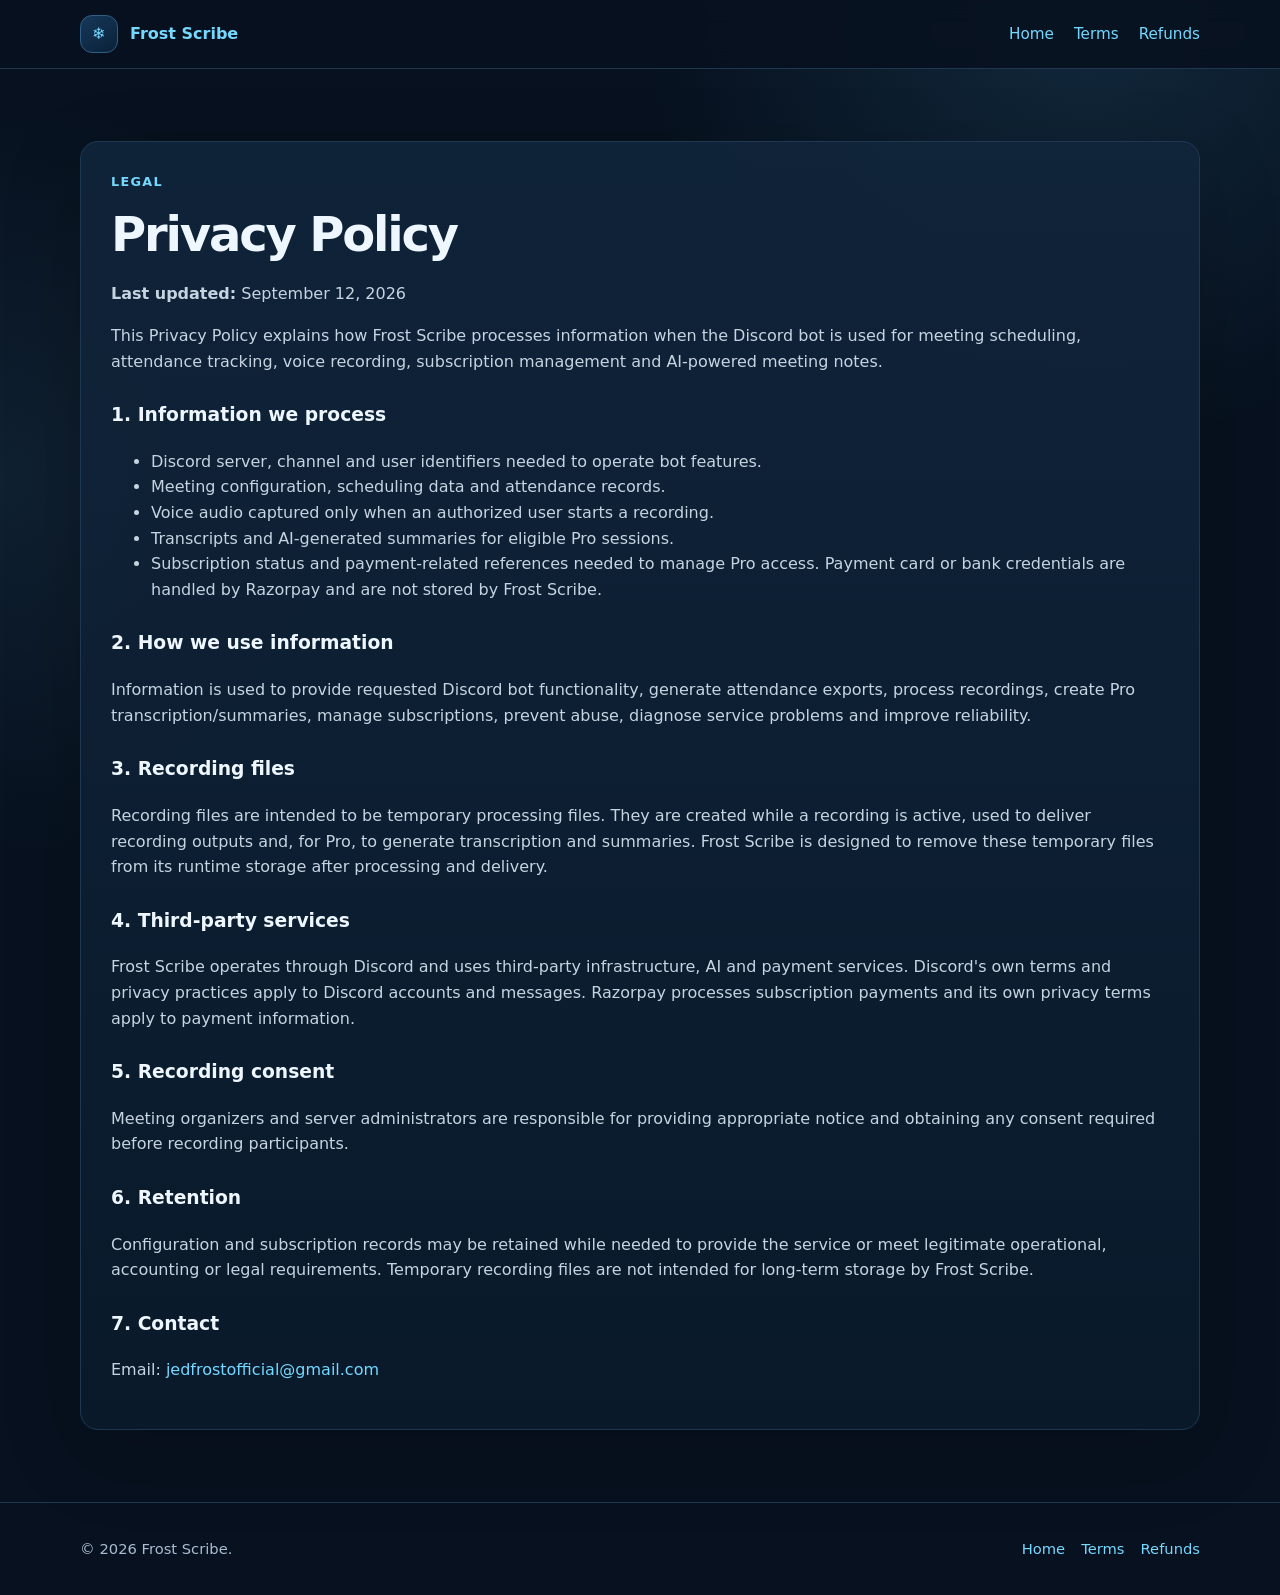
==== privacy.html @ 8b616e8e "Add files via upload" ====
<!doctype html><html lang="en"><head><meta charset="utf-8"><meta name="viewport" content="width=device-width,initial-scale=1"><link rel="stylesheet" href="style.css"><title>Privacy Policy — Frost Scribe</title><link rel="canonical" href="https://jedfrost.github.io/frost-scribe/privacy.html"></head><body><nav><div class="container nav-inner"><a class="brand" href="index.html"><span class="logo">❄️</span><span>Frost Scribe</span></a><div class="nav-links"><a href="index.html">Home</a><a href="terms.html">Terms</a><a href="refund.html">Refunds</a></div></div></nav><section><div class="container policy"><div class="kicker">Legal</div><h1 style="font-size:3rem">Privacy Policy</h1><p><strong>Last updated:</strong> September 12, 2026</p><p>This Privacy Policy explains how Frost Scribe processes information when the Discord bot is used for meeting scheduling, attendance tracking, voice recording, subscription management and AI-powered meeting notes.</p><h3>1. Information we process</h3><ul><li>Discord server, channel and user identifiers needed to operate bot features.</li><li>Meeting configuration, scheduling data and attendance records.</li><li>Voice audio captured only when an authorized user starts a recording.</li><li>Transcripts and AI-generated summaries for eligible Pro sessions.</li><li>Subscription status and payment-related references needed to manage Pro access. Payment card or bank credentials are handled by Razorpay and are not stored by Frost Scribe.</li></ul><h3>2. How we use information</h3><p>Information is used to provide requested Discord bot functionality, generate attendance exports, process recordings, create Pro transcription/summaries, manage subscriptions, prevent abuse, diagnose service problems and improve reliability.</p><h3>3. Recording files</h3><p>Recording files are intended to be temporary processing files. They are created while a recording is active, used to deliver recording outputs and, for Pro, to generate transcription and summaries. Frost Scribe is designed to remove these temporary files from its runtime storage after processing and delivery.</p><h3>4. Third-party services</h3><p>Frost Scribe operates through Discord and uses third-party infrastructure, AI and payment services. Discord's own terms and privacy practices apply to Discord accounts and messages. Razorpay processes subscription payments and its own privacy terms apply to payment information.</p><h3>5. Recording consent</h3><p>Meeting organizers and server administrators are responsible for providing appropriate notice and obtaining any consent required before recording participants.</p><h3>6. Retention</h3><p>Configuration and subscription records may be retained while needed to provide the service or meet legitimate operational, accounting or legal requirements. Temporary recording files are not intended for long-term storage by Frost Scribe.</p><h3>7. Contact</h3><p>Email: <a href="mailto:jedfrostofficial@gmail.com">jedfrostofficial@gmail.com</a></p></div></section><footer><div class="container footer-grid"><div>© 2026 Frost Scribe.</div><div class="footer-links"><a href="index.html">Home</a><a href="terms.html">Terms</a><a href="refund.html">Refunds</a></div></div></footer></body></html>
---- style.css ----
:root{--bg:#07111f;--panel:#0d1b2d;--text:#eef7ff;--muted:#a9bdd1;--line:#1e3852;--ice:#74d8ff;--ice2:#c8f1ff;--success:#78d6a3}
*{box-sizing:border-box}html{scroll-behavior:smooth}body{margin:0;font-family:Inter,ui-sans-serif,system-ui,-apple-system,BlinkMacSystemFont,"Segoe UI",sans-serif;background:radial-gradient(circle at 85% 0%,rgba(79,184,232,.14),transparent 28rem),radial-gradient(circle at 0% 30%,rgba(116,216,255,.08),transparent 24rem),var(--bg);color:var(--text);line-height:1.6}
a{color:var(--ice);text-decoration:none}a:hover{text-decoration:underline}.container{width:min(1120px,92%);margin:auto}
nav{position:sticky;top:0;z-index:20;backdrop-filter:blur(12px);background:rgba(7,17,31,.86);border-bottom:1px solid var(--line)}
.nav-inner{display:flex;justify-content:space-between;align-items:center;min-height:68px;gap:24px}.brand{display:flex;align-items:center;gap:12px;font-weight:800}.logo{width:38px;height:38px;border-radius:12px;display:grid;place-items:center;background:linear-gradient(145deg,#16385a,#0a2138);border:1px solid #2f5f84}
.nav-links{display:flex;gap:20px;flex-wrap:wrap;font-size:.95rem}.hero{padding:96px 0 72px}.hero-grid{display:grid;grid-template-columns:1.15fr .85fr;gap:48px;align-items:center}
.badge{display:inline-flex;padding:7px 12px;border:1px solid #2a5679;border-radius:999px;color:var(--ice2);background:rgba(19,48,72,.55);font-size:.9rem}
h1{font-size:clamp(2.7rem,7vw,5.4rem);line-height:1.02;margin:18px 0 22px;letter-spacing:-.045em}h2{font-size:clamp(1.8rem,4vw,2.7rem);line-height:1.15;margin:0 0 16px}h3{margin-top:0}.lead{font-size:1.18rem;color:var(--muted);max-width:720px}
.cta-row{display:flex;gap:14px;flex-wrap:wrap;margin-top:28px}.btn{display:inline-block;padding:12px 18px;border-radius:12px;border:1px solid #35688d;font-weight:700}.btn.primary{background:linear-gradient(180deg,#72d8ff,#42a9da);color:#04111d;border:0}.btn.secondary{background:#0b1b2c;color:var(--text)}
.hero-card,.card,.price-card,.policy{background:linear-gradient(180deg,rgba(16,36,58,.94),rgba(10,26,43,.94));border:1px solid var(--line);border-radius:18px;box-shadow:0 24px 80px rgba(0,0,0,.18)}
.hero-card{padding:26px}.metric{display:flex;justify-content:space-between;padding:12px 0;border-bottom:1px solid var(--line)}.metric:last-child{border-bottom:0}
section{padding:72px 0}.section-intro{color:var(--muted);max-width:760px;margin-bottom:28px}.grid-3{display:grid;grid-template-columns:repeat(3,1fr);gap:18px}.card{padding:24px}.card p{color:var(--muted)}
.pricing{display:grid;grid-template-columns:1fr 1fr;gap:22px}.price-card{padding:28px}.price-card.pro{border-color:#3d7fa9}.price{font-size:2.4rem;font-weight:800;margin:8px 0}.price small{font-size:1rem;color:var(--muted);font-weight:500}
ul.clean{list-style:none;padding:0;margin:20px 0}ul.clean li{padding:7px 0;color:var(--muted)}ul.clean li:before{content:"✓";color:var(--success);font-weight:800;margin-right:9px}
.notice{padding:16px 18px;border-radius:14px;border:1px solid #315977;background:rgba(35,77,108,.22);color:var(--ice2)}.policy{padding:30px}.policy h3{margin-top:26px}.policy p,.policy li{color:#c6d4e2}
footer{border-top:1px solid var(--line);padding:34px 0;color:var(--muted);font-size:.92rem}.footer-grid{display:flex;justify-content:space-between;gap:24px;flex-wrap:wrap}.footer-links{display:flex;gap:16px;flex-wrap:wrap}.kicker{color:var(--ice);font-weight:700;text-transform:uppercase;letter-spacing:.1em;font-size:.8rem}
code{background:#0a1a2a;padding:2px 6px;border-radius:6px}@media(max-width:820px){.hero-grid,.pricing,.grid-3{grid-template-columns:1fr}.nav-links{display:none}.hero{padding-top:68px}}
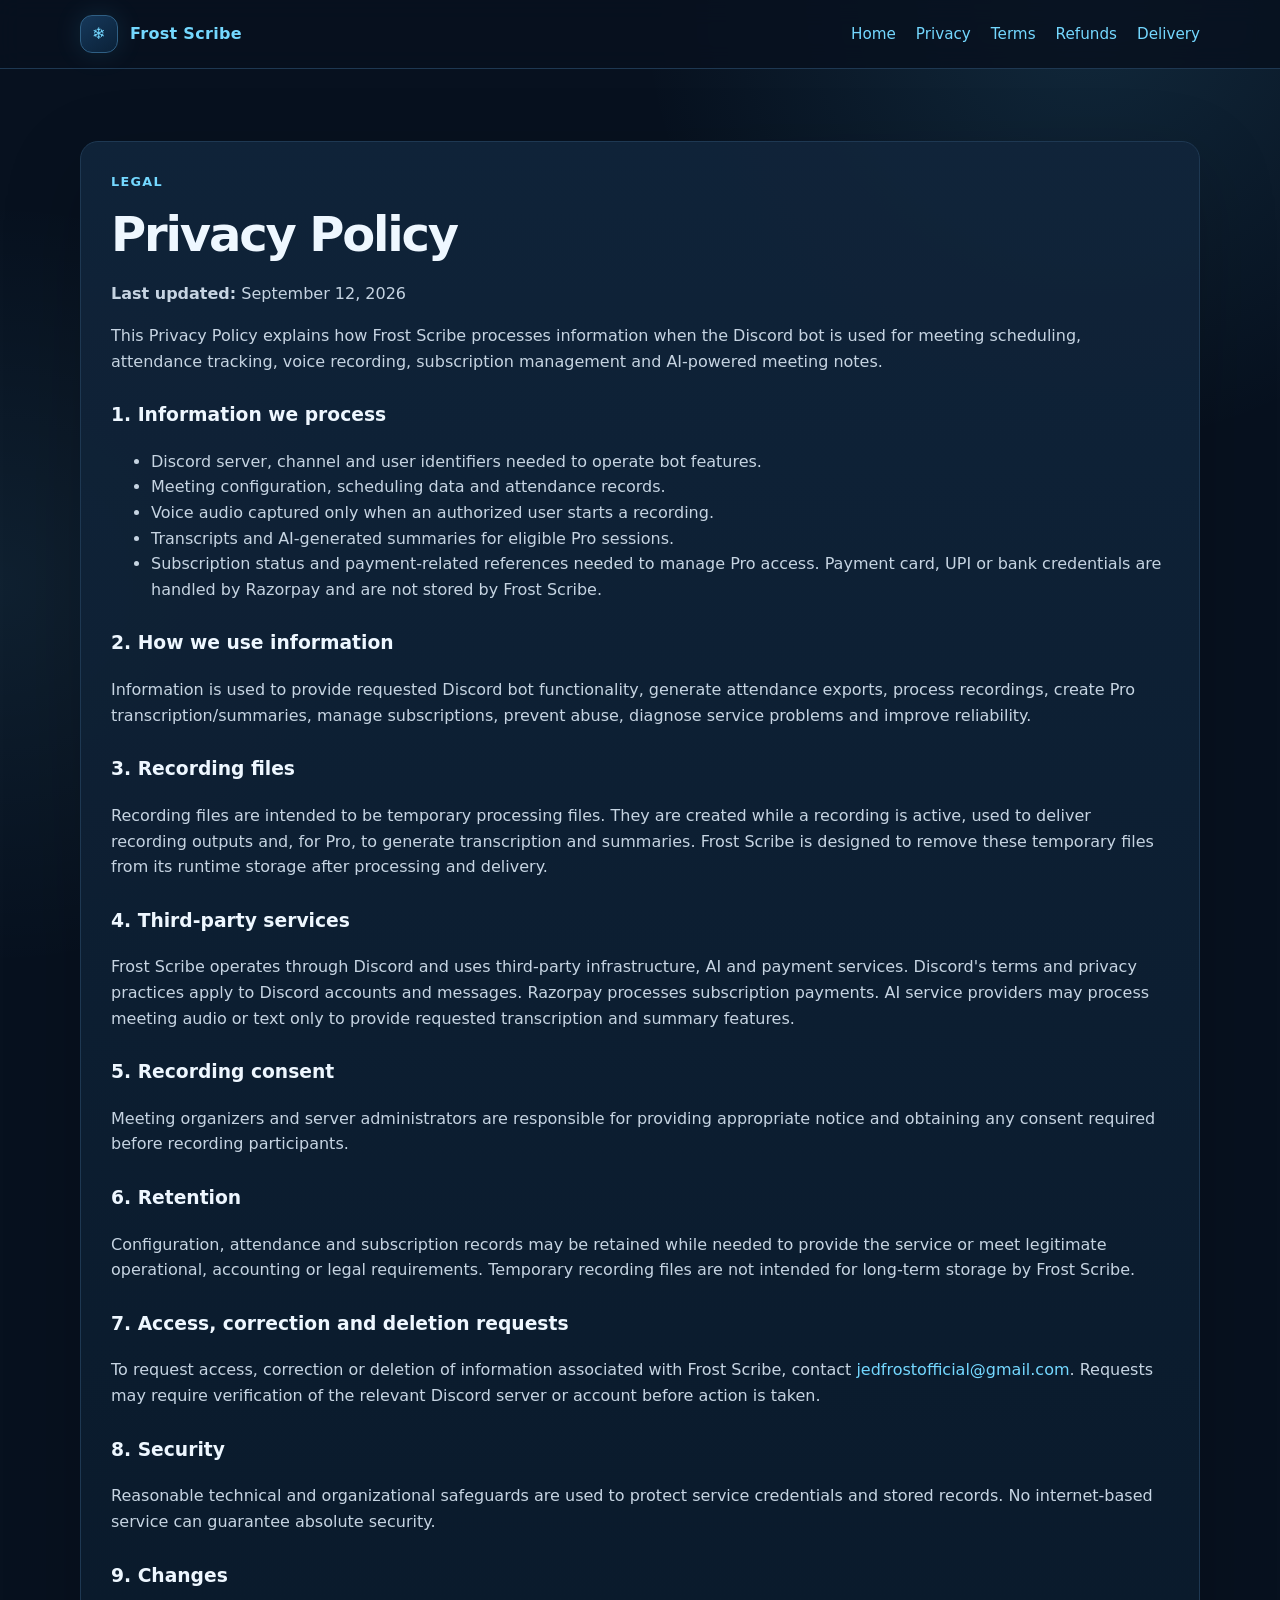
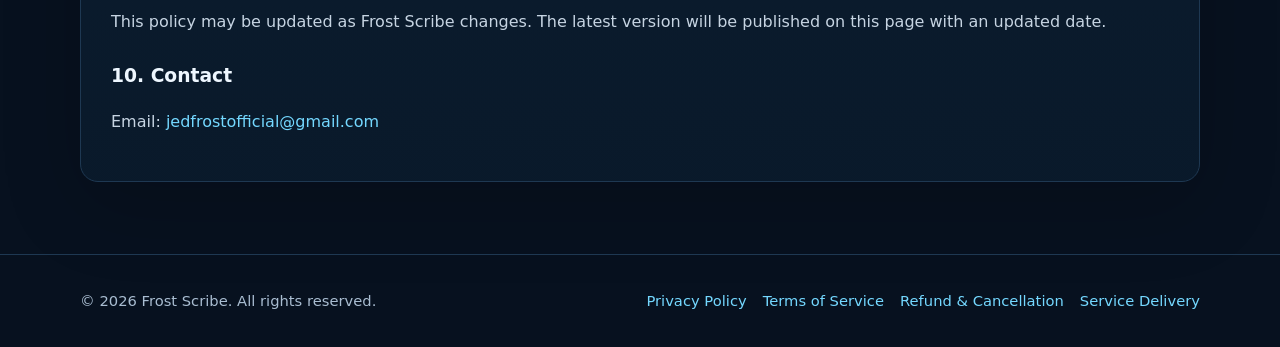
==== commit 17db032d: "Add files via upload" ====
--- a/privacy.html
+++ b/privacy.html
@@ -1 +1,22 @@
-<!doctype html><html lang="en"><head><meta charset="utf-8"><meta name="viewport" content="width=device-width,initial-scale=1"><link rel="stylesheet" href="style.css"><title>Privacy Policy — Frost Scribe</title><link rel="canonical" href="https://jedfrost.github.io/frost-scribe/privacy.html"></head><body><nav><div class="container nav-inner"><a class="brand" href="index.html"><span class="logo">❄️</span><span>Frost Scribe</span></a><div class="nav-links"><a href="index.html">Home</a><a href="terms.html">Terms</a><a href="refund.html">Refunds</a></div></div></nav><section><div class="container policy"><div class="kicker">Legal</div><h1 style="font-size:3rem">Privacy Policy</h1><p><strong>Last updated:</strong> September 12, 2026</p><p>This Privacy Policy explains how Frost Scribe processes information when the Discord bot is used for meeting scheduling, attendance tracking, voice recording, subscription management and AI-powered meeting notes.</p><h3>1. Information we process</h3><ul><li>Discord server, channel and user identifiers needed to operate bot features.</li><li>Meeting configuration, scheduling data and attendance records.</li><li>Voice audio captured only when an authorized user starts a recording.</li><li>Transcripts and AI-generated summaries for eligible Pro sessions.</li><li>Subscription status and payment-related references needed to manage Pro access. Payment card or bank credentials are handled by Razorpay and are not stored by Frost Scribe.</li></ul><h3>2. How we use information</h3><p>Information is used to provide requested Discord bot functionality, generate attendance exports, process recordings, create Pro transcription/summaries, manage subscriptions, prevent abuse, diagnose service problems and improve reliability.</p><h3>3. Recording files</h3><p>Recording files are intended to be temporary processing files. They are created while a recording is active, used to deliver recording outputs and, for Pro, to generate transcription and summaries. Frost Scribe is designed to remove these temporary files from its runtime storage after processing and delivery.</p><h3>4. Third-party services</h3><p>Frost Scribe operates through Discord and uses third-party infrastructure, AI and payment services. Discord's own terms and privacy practices apply to Discord accounts and messages. Razorpay processes subscription payments and its own privacy terms apply to payment information.</p><h3>5. Recording consent</h3><p>Meeting organizers and server administrators are responsible for providing appropriate notice and obtaining any consent required before recording participants.</p><h3>6. Retention</h3><p>Configuration and subscription records may be retained while needed to provide the service or meet legitimate operational, accounting or legal requirements. Temporary recording files are not intended for long-term storage by Frost Scribe.</p><h3>7. Contact</h3><p>Email: <a href="mailto:jedfrostofficial@gmail.com">jedfrostofficial@gmail.com</a></p></div></section><footer><div class="container footer-grid"><div>© 2026 Frost Scribe.</div><div class="footer-links"><a href="index.html">Home</a><a href="terms.html">Terms</a><a href="refund.html">Refunds</a></div></div></footer></body></html>+<!doctype html><html lang="en"><head><meta charset="utf-8"><meta name="viewport" content="width=device-width,initial-scale=1">
+<title>Privacy Policy — Frost Scribe</title><link rel="canonical" href="https://jedfrost.github.io/frost-scribe/privacy.html"><link rel="stylesheet" href="style.css"></head><body>
+<nav><div class="container nav-inner">
+<a class="brand" href="index.html"><span class="logo">❄️</span><span>Frost Scribe</span></a>
+<div class="nav-links"><a href="index.html">Home</a><a href="privacy.html">Privacy</a><a href="terms.html">Terms</a><a href="refund.html">Refunds</a><a href="delivery.html">Delivery</a></div>
+</div></nav>
+<section><div class="container policy"><div class="kicker">Legal</div><h1 style="font-size:3rem">Privacy Policy</h1><p><strong>Last updated:</strong> September 12, 2026</p>
+<p>This Privacy Policy explains how Frost Scribe processes information when the Discord bot is used for meeting scheduling, attendance tracking, voice recording, subscription management and AI-powered meeting notes.</p>
+<h3>1. Information we process</h3><ul><li>Discord server, channel and user identifiers needed to operate bot features.</li><li>Meeting configuration, scheduling data and attendance records.</li><li>Voice audio captured only when an authorized user starts a recording.</li><li>Transcripts and AI-generated summaries for eligible Pro sessions.</li><li>Subscription status and payment-related references needed to manage Pro access. Payment card, UPI or bank credentials are handled by Razorpay and are not stored by Frost Scribe.</li></ul>
+<h3>2. How we use information</h3><p>Information is used to provide requested Discord bot functionality, generate attendance exports, process recordings, create Pro transcription/summaries, manage subscriptions, prevent abuse, diagnose service problems and improve reliability.</p>
+<h3>3. Recording files</h3><p>Recording files are intended to be temporary processing files. They are created while a recording is active, used to deliver recording outputs and, for Pro, to generate transcription and summaries. Frost Scribe is designed to remove these temporary files from its runtime storage after processing and delivery.</p>
+<h3>4. Third-party services</h3><p>Frost Scribe operates through Discord and uses third-party infrastructure, AI and payment services. Discord's terms and privacy practices apply to Discord accounts and messages. Razorpay processes subscription payments. AI service providers may process meeting audio or text only to provide requested transcription and summary features.</p>
+<h3>5. Recording consent</h3><p>Meeting organizers and server administrators are responsible for providing appropriate notice and obtaining any consent required before recording participants.</p>
+<h3>6. Retention</h3><p>Configuration, attendance and subscription records may be retained while needed to provide the service or meet legitimate operational, accounting or legal requirements. Temporary recording files are not intended for long-term storage by Frost Scribe.</p>
+<h3>7. Access, correction and deletion requests</h3><p>To request access, correction or deletion of information associated with Frost Scribe, contact <a href="mailto:jedfrostofficial@gmail.com">jedfrostofficial@gmail.com</a>. Requests may require verification of the relevant Discord server or account before action is taken.</p>
+<h3>8. Security</h3><p>Reasonable technical and organizational safeguards are used to protect service credentials and stored records. No internet-based service can guarantee absolute security.</p>
+<h3>9. Changes</h3><p>This policy may be updated as Frost Scribe changes. The latest version will be published on this page with an updated date.</p>
+<h3>10. Contact</h3><p>Email: <a href="mailto:jedfrostofficial@gmail.com">jedfrostofficial@gmail.com</a></p></div></section>
+<footer><div class="container footer-grid">
+<div>© 2026 Frost Scribe. All rights reserved.</div>
+<div class="footer-links"><a href="privacy.html">Privacy Policy</a><a href="terms.html">Terms of Service</a><a href="refund.html">Refund & Cancellation</a><a href="delivery.html">Service Delivery</a></div>
+</div></footer></body></html>
--- a/style.css
+++ b/style.css
@@ -1,18 +1,41 @@
-
-:root{--bg:#07111f;--panel:#0d1b2d;--text:#eef7ff;--muted:#a9bdd1;--line:#1e3852;--ice:#74d8ff;--ice2:#c8f1ff;--success:#78d6a3}
-*{box-sizing:border-box}html{scroll-behavior:smooth}body{margin:0;font-family:Inter,ui-sans-serif,system-ui,-apple-system,BlinkMacSystemFont,"Segoe UI",sans-serif;background:radial-gradient(circle at 85% 0%,rgba(79,184,232,.14),transparent 28rem),radial-gradient(circle at 0% 30%,rgba(116,216,255,.08),transparent 24rem),var(--bg);color:var(--text);line-height:1.6}
-a{color:var(--ice);text-decoration:none}a:hover{text-decoration:underline}.container{width:min(1120px,92%);margin:auto}
+:root{
+  --bg:#07111f;--panel:#0d1b2d;--panel2:#10243a;--text:#eef7ff;--muted:#a9bdd1;
+  --line:#1e3852;--ice:#74d8ff;--ice2:#c8f1ff;--accent:#4fb8e8;--success:#78d6a3
+}
+*{box-sizing:border-box}html{scroll-behavior:smooth}
+body{
+  margin:0;font-family:Inter,ui-sans-serif,system-ui,-apple-system,BlinkMacSystemFont,"Segoe UI",sans-serif;
+  background:radial-gradient(circle at 85% 0%,rgba(79,184,232,.14),transparent 28rem),
+             radial-gradient(circle at 0% 30%,rgba(116,216,255,.08),transparent 24rem),var(--bg);
+  color:var(--text);line-height:1.6
+}
+a{color:var(--ice);text-decoration:none}a:hover{text-decoration:underline}
+.container{width:min(1120px,92%);margin:auto}
 nav{position:sticky;top:0;z-index:20;backdrop-filter:blur(12px);background:rgba(7,17,31,.86);border-bottom:1px solid var(--line)}
-.nav-inner{display:flex;justify-content:space-between;align-items:center;min-height:68px;gap:24px}.brand{display:flex;align-items:center;gap:12px;font-weight:800}.logo{width:38px;height:38px;border-radius:12px;display:grid;place-items:center;background:linear-gradient(145deg,#16385a,#0a2138);border:1px solid #2f5f84}
-.nav-links{display:flex;gap:20px;flex-wrap:wrap;font-size:.95rem}.hero{padding:96px 0 72px}.hero-grid{display:grid;grid-template-columns:1.15fr .85fr;gap:48px;align-items:center}
-.badge{display:inline-flex;padding:7px 12px;border:1px solid #2a5679;border-radius:999px;color:var(--ice2);background:rgba(19,48,72,.55);font-size:.9rem}
-h1{font-size:clamp(2.7rem,7vw,5.4rem);line-height:1.02;margin:18px 0 22px;letter-spacing:-.045em}h2{font-size:clamp(1.8rem,4vw,2.7rem);line-height:1.15;margin:0 0 16px}h3{margin-top:0}.lead{font-size:1.18rem;color:var(--muted);max-width:720px}
-.cta-row{display:flex;gap:14px;flex-wrap:wrap;margin-top:28px}.btn{display:inline-block;padding:12px 18px;border-radius:12px;border:1px solid #35688d;font-weight:700}.btn.primary{background:linear-gradient(180deg,#72d8ff,#42a9da);color:#04111d;border:0}.btn.secondary{background:#0b1b2c;color:var(--text)}
+.nav-inner{display:flex;justify-content:space-between;align-items:center;min-height:68px;gap:24px}
+.brand{display:flex;align-items:center;gap:12px;font-weight:800;letter-spacing:.3px}
+.logo{width:38px;height:38px;border-radius:12px;display:grid;place-items:center;background:linear-gradient(145deg,#16385a,#0a2138);border:1px solid #2f5f84;box-shadow:0 0 28px rgba(116,216,255,.12)}
+.nav-links{display:flex;gap:20px;flex-wrap:wrap;font-size:.95rem}
+.hero{padding:96px 0 72px}.hero-grid{display:grid;grid-template-columns:1.15fr .85fr;gap:48px;align-items:center}
+.badge{display:inline-flex;align-items:center;gap:8px;padding:7px 12px;border:1px solid #2a5679;border-radius:999px;color:var(--ice2);background:rgba(19,48,72,.55);font-size:.9rem}
+h1{font-size:clamp(2.7rem,7vw,5.4rem);line-height:1.02;margin:18px 0 22px;letter-spacing:-.045em}
+h2{font-size:clamp(1.8rem,4vw,2.7rem);line-height:1.15;margin:0 0 16px}
+h3{margin-top:0}.lead{font-size:1.18rem;color:var(--muted);max-width:720px}
+.cta-row{display:flex;gap:14px;flex-wrap:wrap;margin-top:28px}
+.btn{display:inline-block;padding:12px 18px;border-radius:12px;border:1px solid #35688d;font-weight:700}
+.btn.primary{background:linear-gradient(180deg,#72d8ff,#42a9da);color:#04111d;border:0}
+.btn.secondary{background:#0b1b2c;color:var(--text)}
 .hero-card,.card,.price-card,.policy{background:linear-gradient(180deg,rgba(16,36,58,.94),rgba(10,26,43,.94));border:1px solid var(--line);border-radius:18px;box-shadow:0 24px 80px rgba(0,0,0,.18)}
 .hero-card{padding:26px}.metric{display:flex;justify-content:space-between;padding:12px 0;border-bottom:1px solid var(--line)}.metric:last-child{border-bottom:0}
-section{padding:72px 0}.section-intro{color:var(--muted);max-width:760px;margin-bottom:28px}.grid-3{display:grid;grid-template-columns:repeat(3,1fr);gap:18px}.card{padding:24px}.card p{color:var(--muted)}
-.pricing{display:grid;grid-template-columns:1fr 1fr;gap:22px}.price-card{padding:28px}.price-card.pro{border-color:#3d7fa9}.price{font-size:2.4rem;font-weight:800;margin:8px 0}.price small{font-size:1rem;color:var(--muted);font-weight:500}
+section{padding:72px 0}.section-intro{color:var(--muted);max-width:760px;margin-bottom:28px}
+.grid-3{display:grid;grid-template-columns:repeat(3,1fr);gap:18px}.card{padding:24px}.card p{color:var(--muted)}
+.pricing{display:grid;grid-template-columns:1fr 1fr;gap:22px}.price-card{padding:28px}.price-card.pro{border-color:#3d7fa9;box-shadow:0 0 50px rgba(79,184,232,.08)}
+.price{font-size:2.4rem;font-weight:800;margin:8px 0}.price small{font-size:1rem;color:var(--muted);font-weight:500}
 ul.clean{list-style:none;padding:0;margin:20px 0}ul.clean li{padding:7px 0;color:var(--muted)}ul.clean li:before{content:"✓";color:var(--success);font-weight:800;margin-right:9px}
-.notice{padding:16px 18px;border-radius:14px;border:1px solid #315977;background:rgba(35,77,108,.22);color:var(--ice2)}.policy{padding:30px}.policy h3{margin-top:26px}.policy p,.policy li{color:#c6d4e2}
-footer{border-top:1px solid var(--line);padding:34px 0;color:var(--muted);font-size:.92rem}.footer-grid{display:flex;justify-content:space-between;gap:24px;flex-wrap:wrap}.footer-links{display:flex;gap:16px;flex-wrap:wrap}.kicker{color:var(--ice);font-weight:700;text-transform:uppercase;letter-spacing:.1em;font-size:.8rem}
-code{background:#0a1a2a;padding:2px 6px;border-radius:6px}@media(max-width:820px){.hero-grid,.pricing,.grid-3{grid-template-columns:1fr}.nav-links{display:none}.hero{padding-top:68px}}
+.notice{padding:16px 18px;border-radius:14px;border:1px solid #315977;background:rgba(35,77,108,.22);color:var(--ice2)}
+.policy{padding:30px}.policy h3{margin-top:26px}.policy p,.policy li{color:#c6d4e2}
+footer{border-top:1px solid var(--line);padding:34px 0;color:var(--muted);font-size:.92rem}
+.footer-grid{display:flex;justify-content:space-between;gap:24px;flex-wrap:wrap}.footer-links{display:flex;gap:16px;flex-wrap:wrap}
+.kicker{color:var(--ice);font-weight:700;text-transform:uppercase;letter-spacing:.1em;font-size:.8rem}
+code{background:#0a1a2a;padding:2px 6px;border-radius:6px}
+@media(max-width:820px){.hero-grid,.pricing,.grid-3{grid-template-columns:1fr}.nav-links{display:none}.hero{padding-top:68px}}
